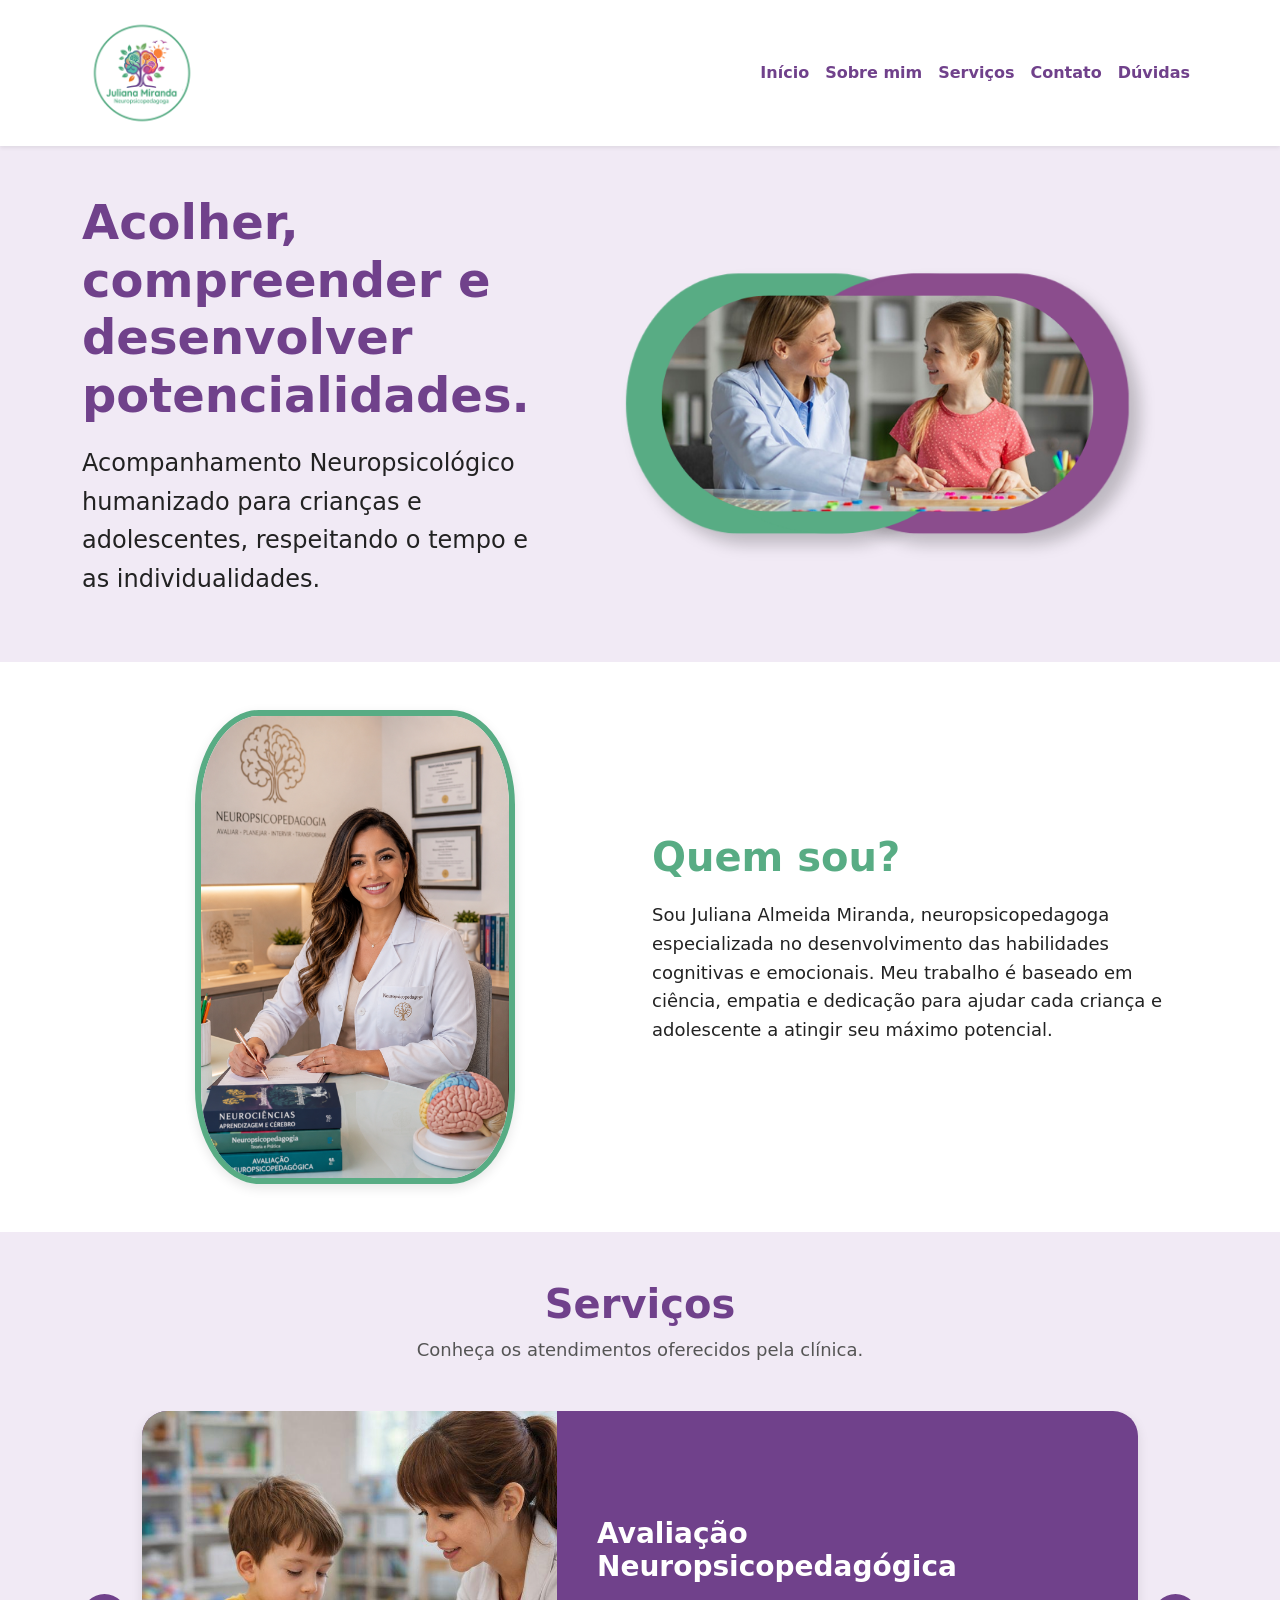
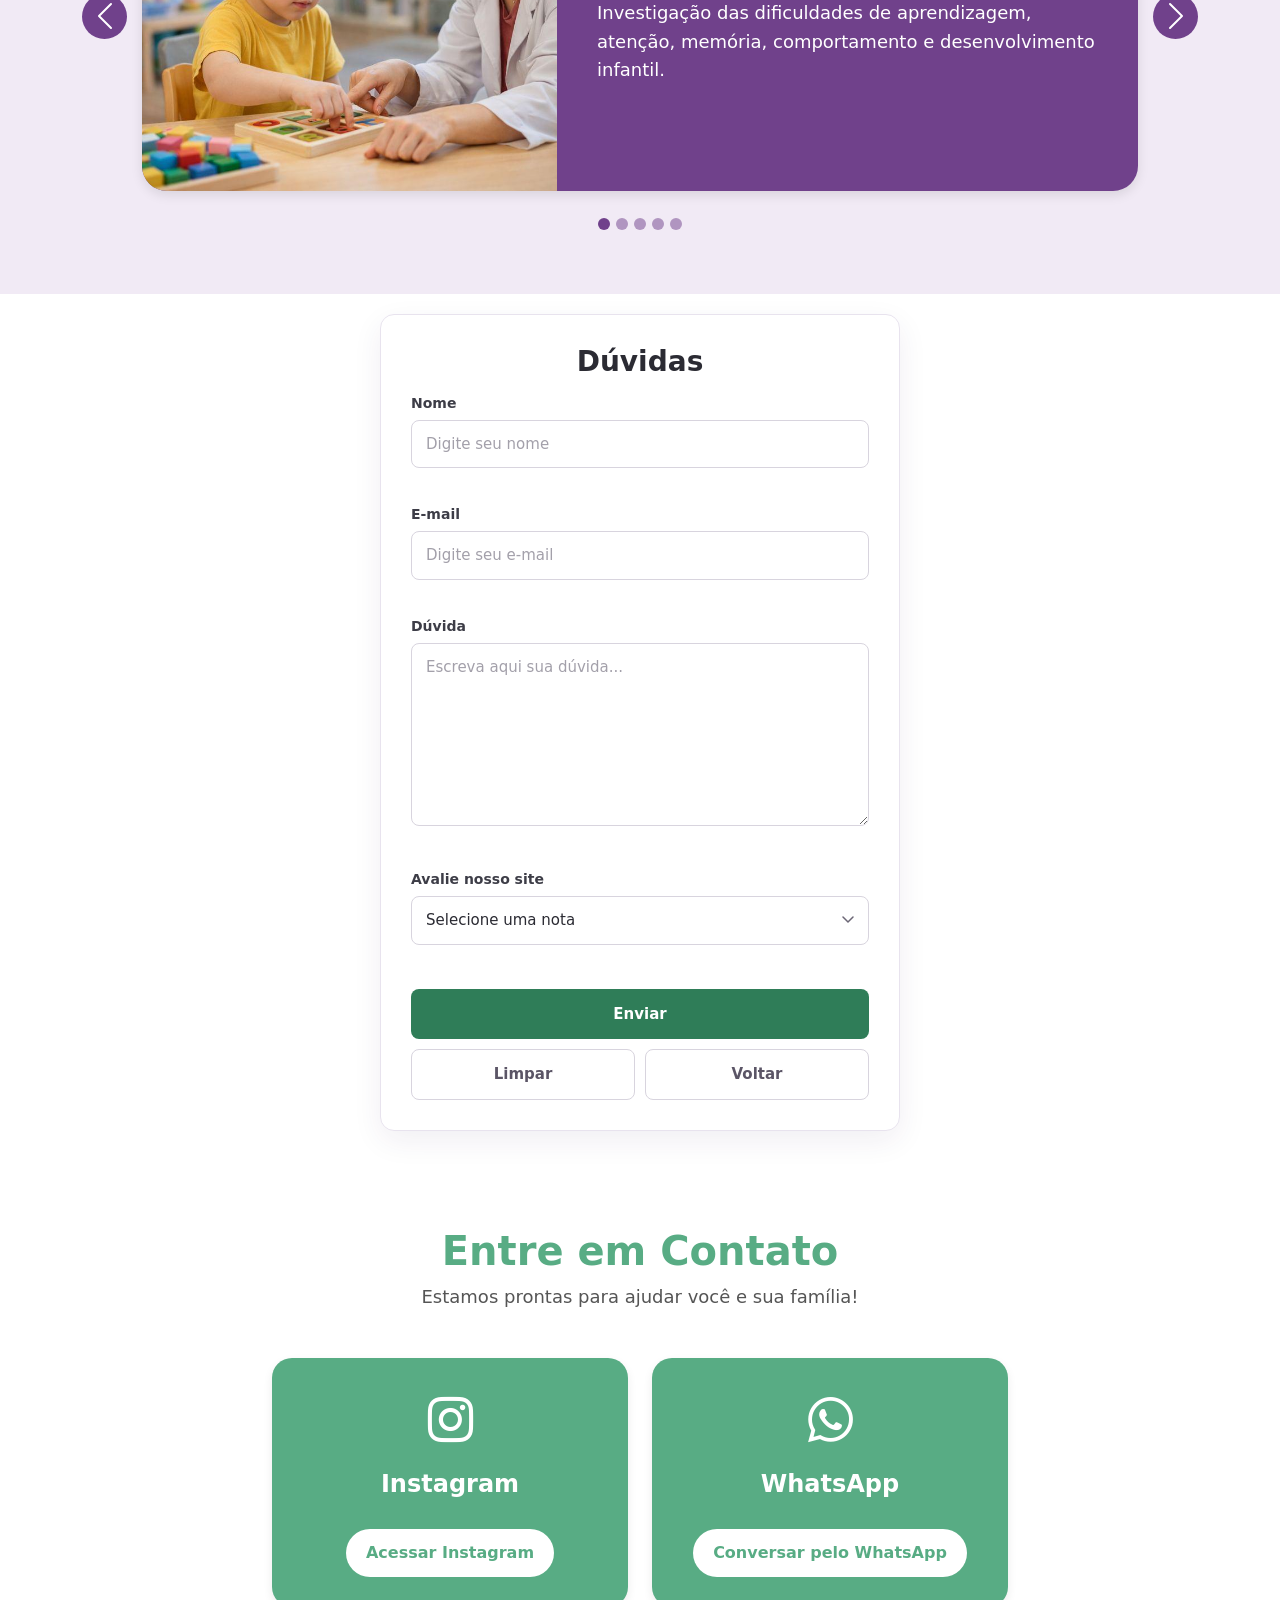
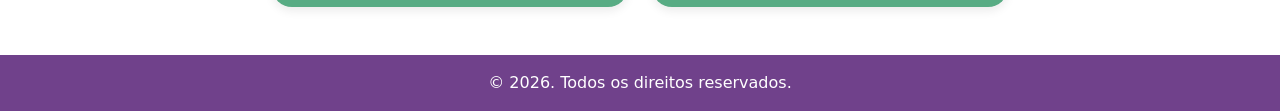
==== html/index.html @ b005fb29 "...." ====
<!DOCTYPE html>
<html lang="pt-BR">
<head>
    <meta charset="UTF-8">
    <meta name="viewport" content="width=device-width, initial-scale=1.0">
    <meta name="description"
        content="Juliana Miranda, neuropsicopedagoga: avaliação, intervenção e apoio escolar para crianças e adolescentes.">
    <title>Juliana Miranda - Neuropsicopedagoga</title>
    <link rel="stylesheet" href="../css/bootstrap.min.css">
    <!-- Ícones do Bootstrap -->
    <link rel="stylesheet" href="https://cdn.jsdelivr.net/npm/bootstrap-icons@1.11.3/font/bootstrap-icons.min.css">
    <link rel="stylesheet" href="../css/style.css">
    <link rel="stylesheet" href="../css/style2.css">
</head>
<body>
    <!-- Menu de navegação -->
    <nav class="navbar navbar-expand-lg bg-white shadow-sm sticky-top">
        <div class="container">
            <!-- Logo -->
            <div class="navbar-brand">
                <img src="../img/Logo.png" class="logo-navbar">
            </div>
            <!-- Botão do menu hambúrguer -->
            <button class="navbar-toggler" type="button" data-bs-toggle="collapse" data-bs-target="#menu"
                aria-controls="menu" aria-expanded="false" aria-label="Abrir menu">
                <span class="navbar-toggler-icon"></span>
            </button>
            <!-- Links -->
            <div class="collapse navbar-collapse" id="menu">
                <ul class="navbar-nav ms-auto">
                    <li class="nav-item"><a class="nav-link active" href="#inicial">Início</a></li>
                    <li class="nav-item"><a class="nav-link" href="#sobre">Sobre mim</a></li>
                    <li class="nav-item"><a class="nav-link" href="#servicos">Serviços</a></li>
                    <li class="nav-item"><a class="nav-link" href="#contato">Contato</a></li>
                    <li class="nav-item"><a class="nav-link" href="#duvidas">Dúvidas</a></li>
                </ul>
            </div>
        </div>
    </nav>
    <main>
        <!-- Seção 1 - Início -->
        <section id="inicial" class="secao1 py-5">
            <div class="container">
                <div class="row align-items-center">
                    <!-- Texto -->
                    <div class="col-12 col-lg-5 texto-inicio text-center text-lg-start mb-4 mb-lg-0">
                        <h1>Acolher, compreender e desenvolver potencialidades.</h1>
                        <p>
                            Acompanhamento Neuropsicológico humanizado para crianças
                            e adolescentes, respeitando o tempo e as individualidades.
                        </p>
                    </div>
                    <!-- Imagem -->
                    <div class="col-12 col-lg-7">
                        <img src="../img/inicio.png" class="img-fluid">
                    </div>
                </div>
            </div>
        </section>
        <!-- Seção 2 - Sobre -->
        <section id="sobre" class="secao2 py-5">
            <div class="container">
                <div class="row align-items-center">
                    <!-- Imagem -->
                    <div class="col-12 col-lg-6 text-center mb-4 mb-lg-0">
                        <img src="../img/profissional.png" class="img-fluid imagem-sobre">
                    </div>
                    <!-- Texto -->
                    <div class="col-12 col-lg-6 texto-sobre text-center text-lg-start">
                        <h2>Quem sou?</h2>
                        <p>
                            Sou Juliana Almeida Miranda, neuropsicopedagoga
                            especializada no desenvolvimento das habilidades
                            cognitivas e emocionais. Meu trabalho é baseado em
                            ciência, empatia e dedicação para ajudar cada criança
                            e adolescente a atingir seu máximo potencial.
                        </p>
                    </div>
                </div>
            </div>
        </section>
        <!-- Seção 3 - Serviços -->
        <section id="servicos" class="servicos py-5">
            <div class="container">
                <div class="text-center mb-5">
                    <h2>Serviços</h2>
                    <p class="subtitulo">Conheça os atendimentos oferecidos pela clínica.</p>
                </div>
                <div id="carouselServicos" class="carousel slide" data-bs-interval="false">
                    <!-- Bolinhas/Indicadores -->
                    <div class="carousel-indicators">
                        <button type="button" data-bs-target="#carouselServicos" data-bs-slide-to="0" class="active"
                            aria-current="true" aria-label="Serviço 1"></button>
                        <button type="button" data-bs-target="#carouselServicos" data-bs-slide-to="1"
                            aria-label="Serviço 2"></button>
                        <button type="button" data-bs-target="#carouselServicos" data-bs-slide-to="2"
                            aria-label="Serviço 3"></button>
                        <button type="button" data-bs-target="#carouselServicos" data-bs-slide-to="3"
                            aria-label="Serviço 4"></button>
                        <button type="button" data-bs-target="#carouselServicos" data-bs-slide-to="4"
                            aria-label="Serviço 5"></button>
                    </div>
                    <div class="carousel-inner">
                        <!-- Serviço 1 -->
                        <div class="carousel-item active">
                            <div class="servico-card row g-0 align-items-center">
                                <div class="col-12 col-md-5">
                                    <img src="../img/Avaliação Neuropsicopedagógica.jpg" class="imagem-servico">
                                </div>
                                <div class="col-12 col-md-7 conteudo-servico">
                                    <h3>Avaliação Neuropsicopedagógica</h3>
                                    <p>
                                        Investigação das dificuldades de aprendizagem, atenção,
                                        memória, comportamento e desenvolvimento infantil.
                                    </p>
                                </div>
                            </div>
                        </div>
                        <!-- Serviço 2 -->
                        <div class="carousel-item">
                            <div class="servico-card row g-0 align-items-center">
                                <div class="col-12 col-md-5">
                                    <img src="../img/Intervenção Neuropsicopedagógica.jpg" class="imagem-servico">
                                </div>
                                <div class="col-12 col-md-7 conteudo-servico">
                                    <h3>Intervenção Neuropsicopedagógica</h3>
                                    <p>
                                        Acompanhamento individual com atividades e estratégias
                                        para auxiliar no desenvolvimento cognitivo, emocional
                                        e escolar.
                                    </p>
                                </div>
                            </div>
                        </div>
                        <!-- Serviço 3 -->
                        <div class="carousel-item">
                            <div class="servico-card row g-0 align-items-center">
                                <div class="col-12 col-md-5">
                                    <img src="../img/Apoio Escolar.jpg" class="imagem-servico">
                                </div>
                                <div class="col-12 col-md-7 conteudo-servico">
                                    <h3>Apoio Escolar</h3>
                                    <p>
                                        Auxílio na organização dos estudos, concentração,
                                        leitura, escrita e aprendizagem.
                                    </p>
                                </div>
                            </div>
                        </div>
                        <!-- Serviço 4 -->
                        <div class="carousel-item">
                            <div class="servico-card row g-0 align-items-center">
                                <div class="col-12 col-md-5">
                                    <img src="../img/Atendimento Infantil e Adolescente.jpg" class="imagem-servico">
                                </div>
                                <div class="col-12 col-md-7 conteudo-servico">
                                    <h3>Atendimento Infantil e Adolescente</h3>
                                    <p>
                                        Atendimento especializado para crianças e adolescentes
                                        com dificuldades de aprendizagem e desenvolvimento.
                                    </p>
                                </div>
                            </div>
                        </div>
                        <!-- Serviço 5 -->
                        <div class="carousel-item">
                            <div class="servico-card row g-0 align-items-center">
                                <div class="col-12 col-md-5">
                                    <img src="../img/Orientação para Pais.jpg" class="imagem-servico">
                                </div>
                                <div class="col-12 col-md-7 conteudo-servico">
                                    <h3>Orientação para Pais</h3>
                                    <p>
                                        Suporte e orientações para ajudar a família a compreender
                                        e estimular o desenvolvimento da criança no dia a dia.
                                    </p>
                                </div>
                            </div>
                        </div>
                    </div>
                    <!-- Botão esquerdo -->
                    <button class="carousel-control-prev" type="button" data-bs-target="#carouselServicos"
                        data-bs-slide="prev">
                        <span class="carousel-control-prev-icon" aria-hidden="true"></span>
                        <span class="visually-hidden">Anterior</span>
                    </button>
                    <!-- Botão direito -->
                    <button class="carousel-control-next" type="button" data-bs-target="#carouselServicos"
                        data-bs-slide="next">
                        <span class="carousel-control-next-icon" aria-hidden="true"></span>
                        <span class="visually-hidden">Próximo</span>
                    </button>
                </div>
            </div>
        </section>

    <main class="geral" id="duvidas">
        <h1>Dúvidas</h1>
        <form id="formulario" novalidate>
            <!-- Campo Nome -->
            <label>Nome</label>
            <input type="text" id="nome" name="nome" placeholder="Digite seu nome" required>
            <span class="erro" id="erroNome" aria-live="polite"></span>
            <!-- Campo Email -->
            <label>E-mail</label>
            <input type="email" id="email" name="email" placeholder="Digite seu e-mail" required>
            <span class="erro" id="erroEmail" aria-live="polite"></span>
            <!-- Campo Dúvida -->
            <label>Dúvida</label>
            <textarea id="duvida" name="duvida" rows="7" maxlength="100"
                      placeholder="Escreva aqui sua dúvida..." required></textarea>
            <span class="erro" id="erroDuvida" aria-live="polite"></span>
            <!-- Avaliação -->
            <label>Avalie nosso site</label>
            <select id="nota" name="nota" required>
                <option value="">Selecione uma nota</option>
                <option value="1">1</option>
                <option value="2">2</option>
                <option value="3">3</option>
                <option value="4">4</option>
                <option value="5">5</option>
                <option value="6">6</option>
                <option value="7">7</option>
                <option value="8">8</option>
                <option value="9">9</option>
                <option value="10">10</option>
            </select>
            <span class="erro" id="erroNota" aria-live="polite"></span>
            <p id="mensagemSucesso"></p>
            <div class="botoes">
                <button type="submit">Enviar</button>
                <button type="reset" id="limpar">Limpar</button>
                <a class="voltar" href="inicial.html">Voltar</a>
            </div>
        </form>
    </main>

        <!-- Seção 4 - Contato -->
        <section id="contato" class="contato py-5">
            <div class="container text-center">
                <h2>Entre em Contato</h2>
                <p class="subtitulo">Estamos prontas para ajudar você e sua família!</p>
                <div class="row justify-content-center mt-4 g-4">
                    <!-- Instagram -->
                    <div class="col-12 col-md-6 col-lg-4">
                        <div class="contato-card">
                            <i class="bi bi-instagram" aria-hidden="true"></i>
                            <h3>Instagram</h3>
                            <a href="https://www.instagram.com/neuropsicopedagogajumiranda?cnvx=dWVhZmdocTg3MWEx"
                                target="_blank" rel="noopener noreferrer" class="btn-contato">
                                Acessar Instagram
                            </a>
                        </div>
                    </div>
                    <!-- WhatsApp -->
                    <div class="col-12 col-md-6 col-lg-4">
                        <div class="contato-card">
                            <i class="bi bi-whatsapp" aria-hidden="true"></i>
                            <h3>WhatsApp</h3>
                            <a href="https://wa.me/999999999" target="_blank" rel="noopener noreferrer"
                                class="btn-contato">
                                Conversar pelo WhatsApp
                            </a>
                        </div>
                    </div>
                </div>
            </div>
        </section>
    </main>
    <!-- Rodapé -->
    <footer class="footer text-center py-3">
        <p>&copy; 2026. Todos os direitos reservados.</p>
    </footer>
    <script src="../js/bootstrap.bundle.min.js"></script>
    <script src="../js/script.js"></script>
</body>
</html>
---- css/style.css ----
/* Geral */

html {
    scroll-behavior: smooth;
}

body {
    overflow-x: hidden;
}

section {
    scroll-margin-top: 90px;
}

/* A */

@keyframes aparecer {
    from {
        opacity: 0;
        transform: translateY(25px);
    }
    to {
        opacity: 1;
        transform: translateY(0);
    }
}

.texto-inicio,
.secao1 img {
    animation: aparecer 1.4s ease both;
}

/* Animação */

.surgir {
    opacity: 0;
    transform: translateY(40px);
    transition: opacity 1.2s ease, transform 1.2s ease;
}

.surgir.visivel {
    opacity: 1;
    transform: none;
}

/* Menu */

.logo-navbar {
    height: 90px;
}

.navbar .nav-link {
    color: #70418b;
    font-weight: bold;
    transition: color 0.6s ease;
}

.navbar .nav-link.active {
    color: #70418b;
}

.navbar .nav-link:hover {
    color: #58ac84;
}

/* Seção 1 */

.secao1 {
    background-color: #f1eaf5;
}

.texto-inicio h1 {
    color: #70418b;
    font-size: 40px;
    font-weight: bold;
    margin-bottom: 20px;
}

.texto-inicio p {
    color: #222;
    font-size: 20px;
    line-height: 1.6;
}

/* Seção 2 */

.imagem-sobre {
    width: 100%;
    max-width: 320px;
    border-radius: 20%;
    border: 6px solid #58ac84;
    box-shadow: 0 4px 12px rgba(0, 0, 0, 0.1);
    transition: transform 0.8s ease, box-shadow 0.8s ease;
}

.imagem-sobre:hover {
    transform: scale(1.02);
    box-shadow: 0 8px 20px rgba(0, 0, 0, 0.15);
}

.texto-sobre h2 {
    color: #58ac84;
    font-size: 40px;
    font-weight: bold;
    margin-bottom: 20px;
}

.texto-sobre p {
    color: #222;
    font-size: 18px;
    line-height: 1.6;
}

/* Seção 3 */

.servicos {
    background-color: #f1eaf5;
}

.servicos h2 {
    color: #70418b;
    font-size: 40px;
    font-weight: bold;
}

.servicos .subtitulo {
    color: #555;
    font-size: 18px;
}

.servico-card {
    background-color: #70418b;
    border-radius: 25px;
    overflow: hidden;
    margin: 0 0 55px 0;
    box-shadow: 0 4px 12px rgba(0, 0, 0, 0.1);
    transition: box-shadow 0.8s ease;
}

.servico-card:hover {
    box-shadow: 0 8px 20px rgba(112, 65, 139, 0.25);
}

.imagem-servico {
    width: 100%;
    height: 220px;
    object-fit: cover;
    display: block;
    transition: transform 1.2s ease;
}

.servico-card:hover .imagem-servico {
    transform: scale(1.03);
}

.conteudo-servico {
    padding: 25px 20px;
    color: white;
    text-align: center;
}

.conteudo-servico h3 {
    font-size: 24px;
    font-weight: bold;
    margin-bottom: 15px;
}

.conteudo-servico p {
    color: white;
    font-size: 18px;
    line-height: 1.6;
    margin-bottom: 0;
}

/* setas do carrossel */

#carouselServicos .carousel-control-prev,
#carouselServicos .carousel-control-next {
    width: 38px;
    height: 38px;
    background-color: #70418b;
    border-radius: 50%;
    top: 90px;
    opacity: 1;
    transition: background-color 0.6s ease;
}

#carouselServicos .carousel-control-prev {
    left: 8px;
}

#carouselServicos .carousel-control-next {
    right: 8px;
}

#carouselServicos .carousel-control-prev:hover,
#carouselServicos .carousel-control-next:hover {
    background-color: #58ac84;
}

/* bolinhas do carrossel */

#carouselServicos .carousel-indicators {
    bottom: 0;
}

#carouselServicos .carousel-indicators button {
    background-color: #70418b;
    width: 12px;
    height: 12px;
    border-radius: 50%;
    border: none;
    transition: background-color 0.6s ease;
}

#carouselServicos .carousel-indicators button:hover {
    background-color: #58ac84;
}

/* Seção 4 */

.contato h2 {
    color: #58ac84;
    font-size: 40px;
    font-weight: bold;
}

.contato .subtitulo {
    color: #555;
    font-size: 18px;
}

.contato-card {
    background-color: #58ac84;
    color: white;
    padding: 30px 20px;
    border-radius: 20px;
    height: 100%;
    box-shadow: 0 4px 10px rgba(0, 0, 0, 0.08);
    transition: transform 0.6s ease, box-shadow 0.6s ease;
}

.contato-card:hover {
    transform: translateY(-4px);
    box-shadow: 0 8px 18px rgba(0, 0, 0, 0.15);
}

.contato-card i {
    display: inline-block;
    font-size: 45px;
    transition: transform 0.6s ease;
}

.contato-card:hover i {
    transform: scale(1.1);
}

.contato-card h3 {
    font-size: 24px;
    font-weight: bold;
    margin: 15px 0;
}

.contato-card p {
    font-size: 16px;
    min-height: 48px;
}

.btn-contato {
    display: inline-block;
    background-color: #ffffff;
    color: #58ac84;
    text-decoration: none;
    padding: 12px 20px;
    border-radius: 25px;
    font-weight: bold;
    transition: background-color 0.6s ease, color 0.6s ease;
    margin-top: 15px;
}

.btn-contato:hover {
    background-color: #70418b;
    color: white;
}

/* Rodapé */

.footer {
    background-color: #70418b;
    color: white;
}

.footer p {
    margin: 0;
}

/* Responsividade */

@media (max-width: 991px) {
    .navbar-nav {
        text-align: center;
        padding: 10px 0 15px 0;
    }

    .navbar .nav-link {
        padding: 10px 0;
    }
}

/* CELULAR */

@media (max-width: 576px) {
    .secao1,
    .secao2 {
        text-align: center;
    }

    .imagem-sobre {
        max-width: 250px;
    }

    .imagem-servico {
        height: 180px;
    }

    #carouselServicos .carousel-control-prev,
    #carouselServicos .carousel-control-next {
        top: 70px;
        width: 34px;
        height: 34px;
    }
}

/* TABLET */

@media (min-width: 768px) {
    .texto-inicio h1 {
        font-size: 44px;
    }

    .texto-inicio p {
        font-size: 22px;
    }

    .conteudo-servico h3 {
        font-size: 28px;
    }

    .imagem-servico {
        height: 340px;
    }

    .conteudo-servico {
        padding: 35px;
        text-align: left;
    }

    .servico-card {
        margin: 0 55px 55px 55px;
    }

    #carouselServicos .carousel-control-prev,
    #carouselServicos .carousel-control-next {
        width: 45px;
        height: 45px;
        top: 42%;
    }

    #carouselServicos .carousel-control-prev {
        left: 0;
    }

    #carouselServicos .carousel-control-next {
        right: 0;
    }
}

/* COMPUTADOR */

@media (min-width: 992px) {
    section {
        scroll-margin-top: 150px;
    }

    .logo-navbar {
        height: 120px;
    }

    .texto-inicio h1 {
        font-size: 48px;
    }

    .texto-inicio p {
        font-size: 24px;
    }

    .imagem-servico {
        height: 380px;
    }

    .conteudo-servico {
        padding: 40px;
    }

    .servico-card {
        margin: 0 60px 55px 60px;
    }
}
---- css/style2.css ----
/* Geral */

* {
    box-sizing: border-box;
}

.paginaForm{
    background-color: #f6f3f9;
    font-family: Arial, sans-serif;
    color: #2b2b33;
    margin: 0;
    min-height: 100vh;
    display: flex;
    flex-direction: column;
}

/* Animação */

@keyframes aparecer {
    from {
        opacity: 0;
        transform: translateY(15px);
    }
    to {
        opacity: 1;
        transform: translateY(0);
    }
}

.logo {
    display: block;
    margin: 20px auto 0 auto;
    height: 200px;
    max-width: 100%;
    animation: aparecer 1s ease both;
}

/* Caixa do Formulário */

.geral {
    background-color: white;
    width: 90%;
    max-width: 520px;
    margin: 20px auto 48px auto;
    padding: 30px;
    border: 1px solid #e8e3ee;
    border-radius: 14px;
    box-shadow: 0 10px 30px rgba(60, 30, 90, 0.07);
    animation: aparecer 1.2s ease 0.2s both;
}

.geral h1 {
    color: #2b2b33;
    text-align: center;
    font-size: 28px;
    font-weight: 600;
    margin: 0 0 6px 0;
}

/* Campos */

label {
    display: block;
    color: #3d3d47;
    font-size: 14px;
    font-weight: 600;
    margin-top: 14px;
    margin-bottom: 6px;
}

input,
textarea,
select {
    width: 100%;
    padding: 12px 14px;
    font-size: 15px;
    font-family: inherit;
    color: #2b2b33;
    background-color: white;
    border: 1px solid #d8d4de;
    border-radius: 8px;
    transition: border-color 0.5s ease, box-shadow 0.5s ease;
}

textarea {
    resize: vertical;
    min-height: 120px;
}

::placeholder {
    color: #a3a0aa;
}

input:hover,
textarea:hover,
select:hover {
    border-color: #b8b2c0;
}

/* quando clica no campo */
input:focus,
textarea:focus,
select:focus {
    outline: none;
    border-color: #70418b;
    box-shadow: 0 0 0 3px rgba(112, 65, 139, 0.12);
}

/* seta do campo de selecao */
select {
    appearance: none;
    cursor: pointer;
    padding-right: 40px;
    background-image: url("data:image/svg+xml,%3Csvg xmlns='http://www.w3.org/2000/svg' width='12' height='8' viewBox='0 0 12 8'%3E%3Cpath d='M1 1l5 5 5-5' fill='none' stroke='%236b6675' stroke-width='1.5' stroke-linecap='round' stroke-linejoin='round'/%3E%3C/svg%3E");
    background-repeat: no-repeat;
    background-position: right 14px center;
}

/* Erro e Sucesso */

.campo-erro {
    border-color: #c8453f;
}

.campo-erro:focus {
    border-color: #c8453f;
    box-shadow: 0 0 0 3px rgba(200, 69, 63, 0.12);
}

.erro {
    display: block;
    color: #c8453f;
    font-size: 13px;
    min-height: 18px;
    margin-top: 4px;
}

#mensagemSucesso {
    color: #1f6a43;
    background-color: #eef7f2;
    border: 1px solid #bfe0cd;
    border-radius: 8px;
    padding: 12px 14px;
    margin-top: 8px;
    font-size: 14px;
    text-align: center;
    animation: aparecer 0.8s ease both;
}

/* "esconde" a caixa quando nao tem texto */
#mensagemSucesso:empty {
    display: none;
}

/* Botões */

.botoes {
    margin-top: 22px;
    display: flex;
    flex-wrap: wrap;
    gap: 10px;
}

button,
.voltar {
    padding: 13px 20px;
    font-size: 15px;
    font-weight: 600;
    font-family: inherit;
    text-align: center;
    text-decoration: none;
    border: 1px solid transparent;
    border-radius: 8px;
    cursor: pointer;
    transition: background-color 0.5s ease, color 0.5s ease, border-color 0.5s ease, box-shadow 0.5s ease;
}

/* botao enviar */
button[type="submit"] {
    flex: 1 1 100%;
    background-color: #2f7d58;
    color: white;
}

button[type="submit"]:hover {
    box-shadow: 0 6px 14px rgba(112, 65, 139, 0.25);
}

/* botoes limpar e voltar */
button[type="reset"],
.voltar {
    flex: 1 1 45%;
    background-color: white;
    color: #5b5566;
    border-color: #d8d4de;
}

button[type="reset"]:hover,
.voltar:hover {
    background-color: #f6f3f9;
    border-color: #b8b2c0;
    color: #2b2b33;
}

/* Responsividade */

@media (max-width: 480px) {
    .geral {
        padding: 24px;
    }

    .geral h1 {
        font-size: 24px;
    }

    button[type="reset"],
    .voltar {
        flex: 1 1 100%;
    }
}
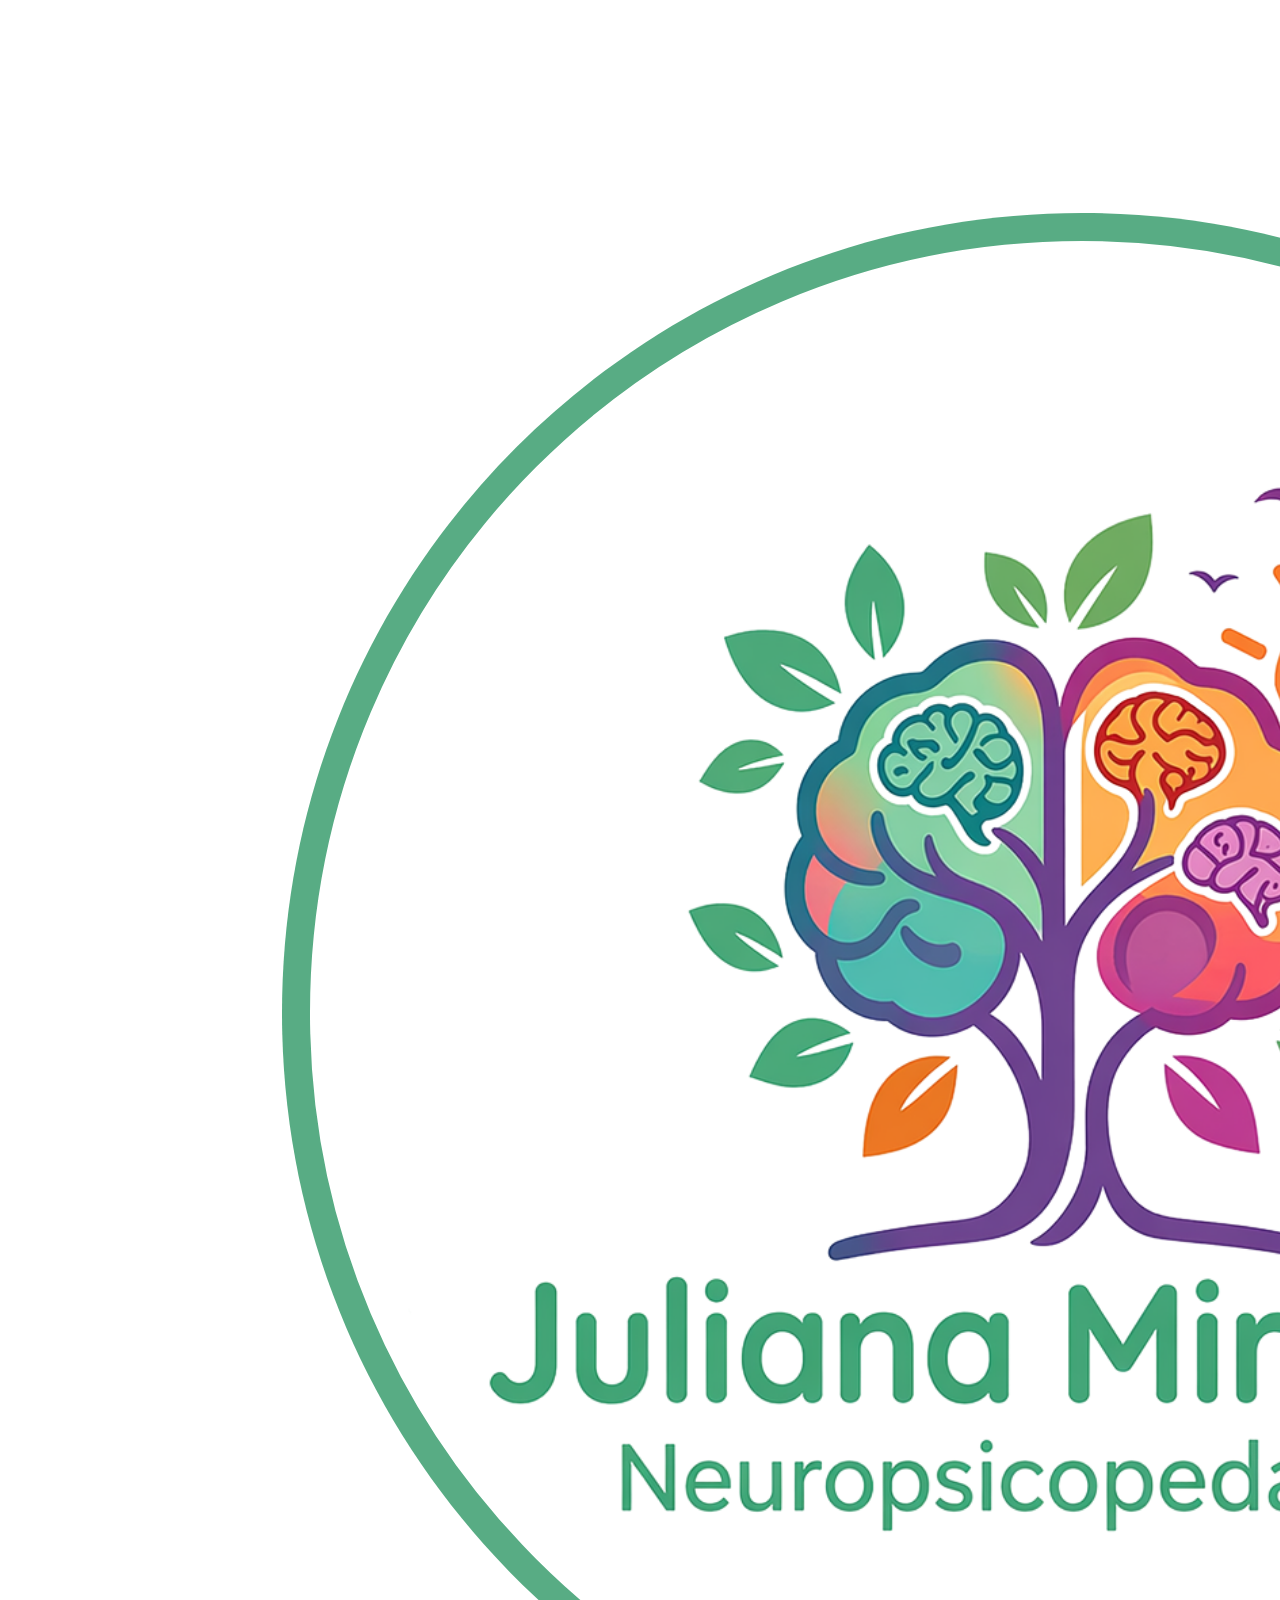
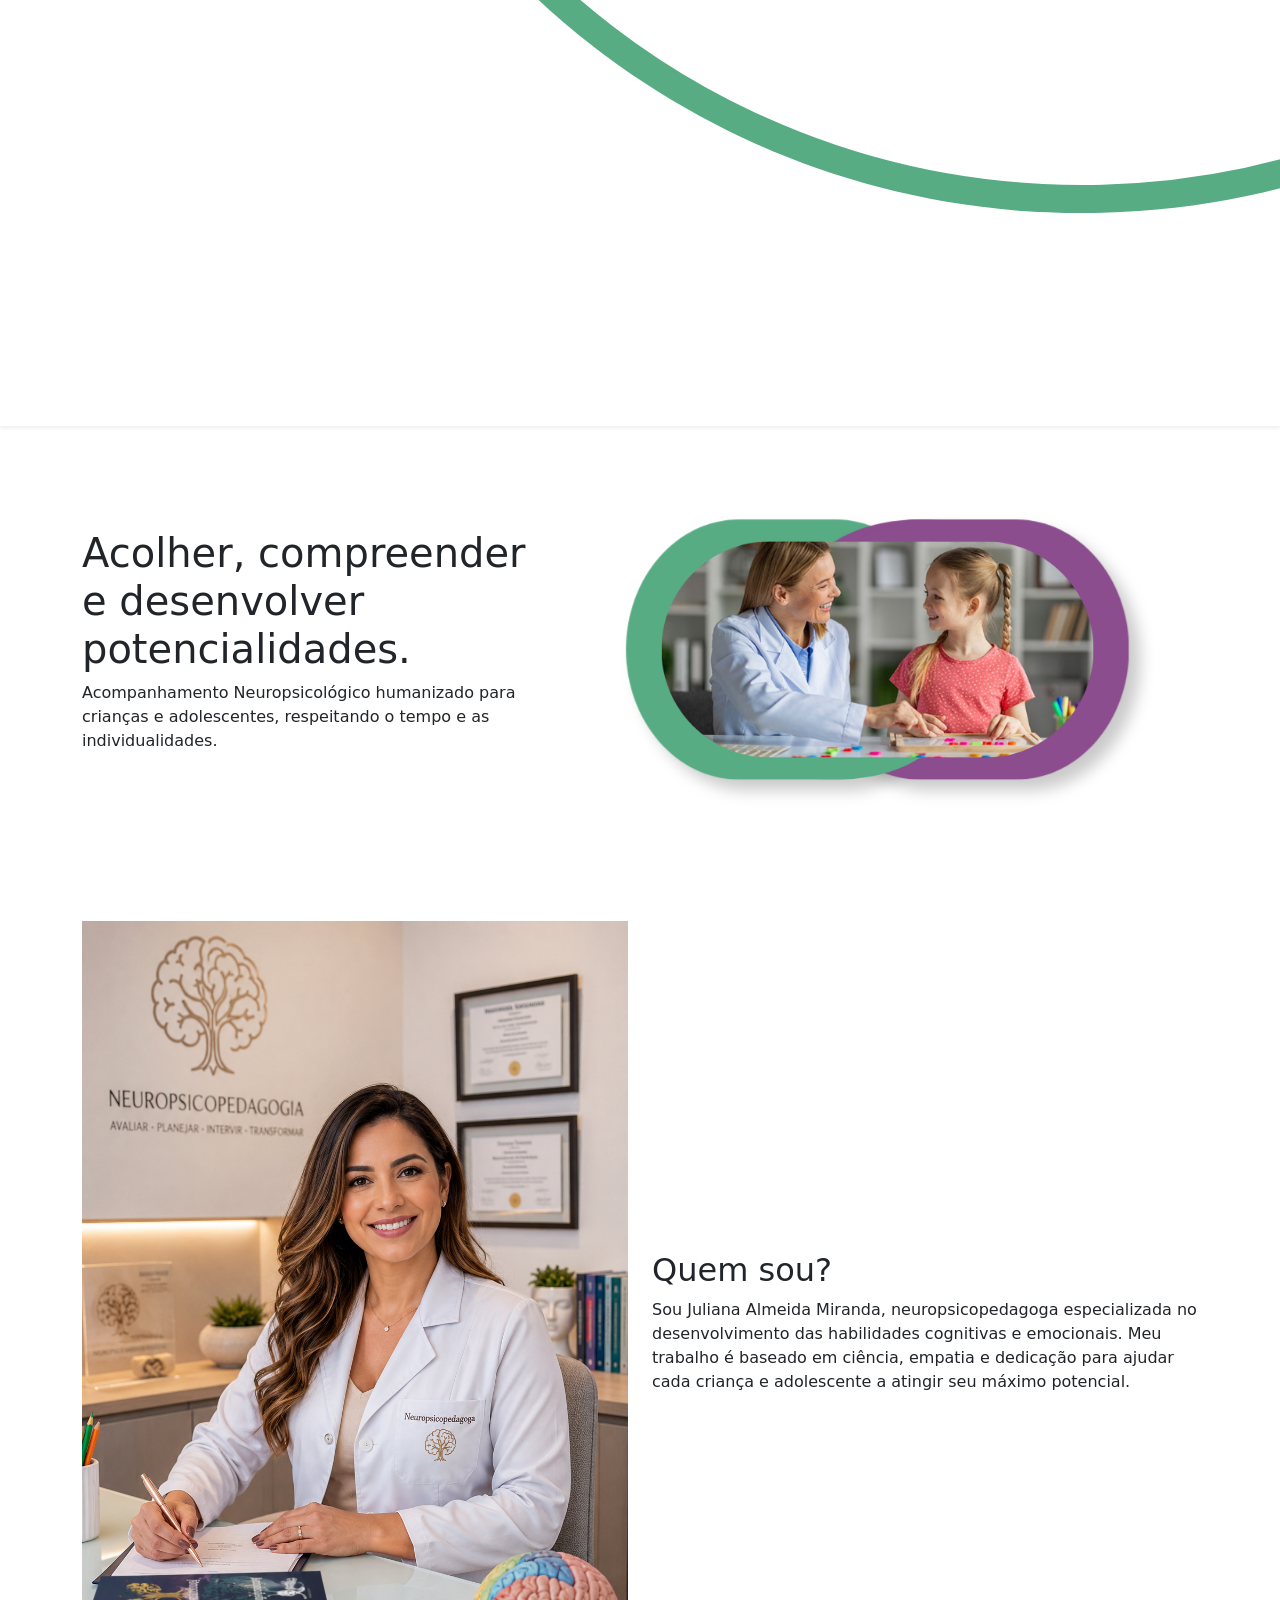
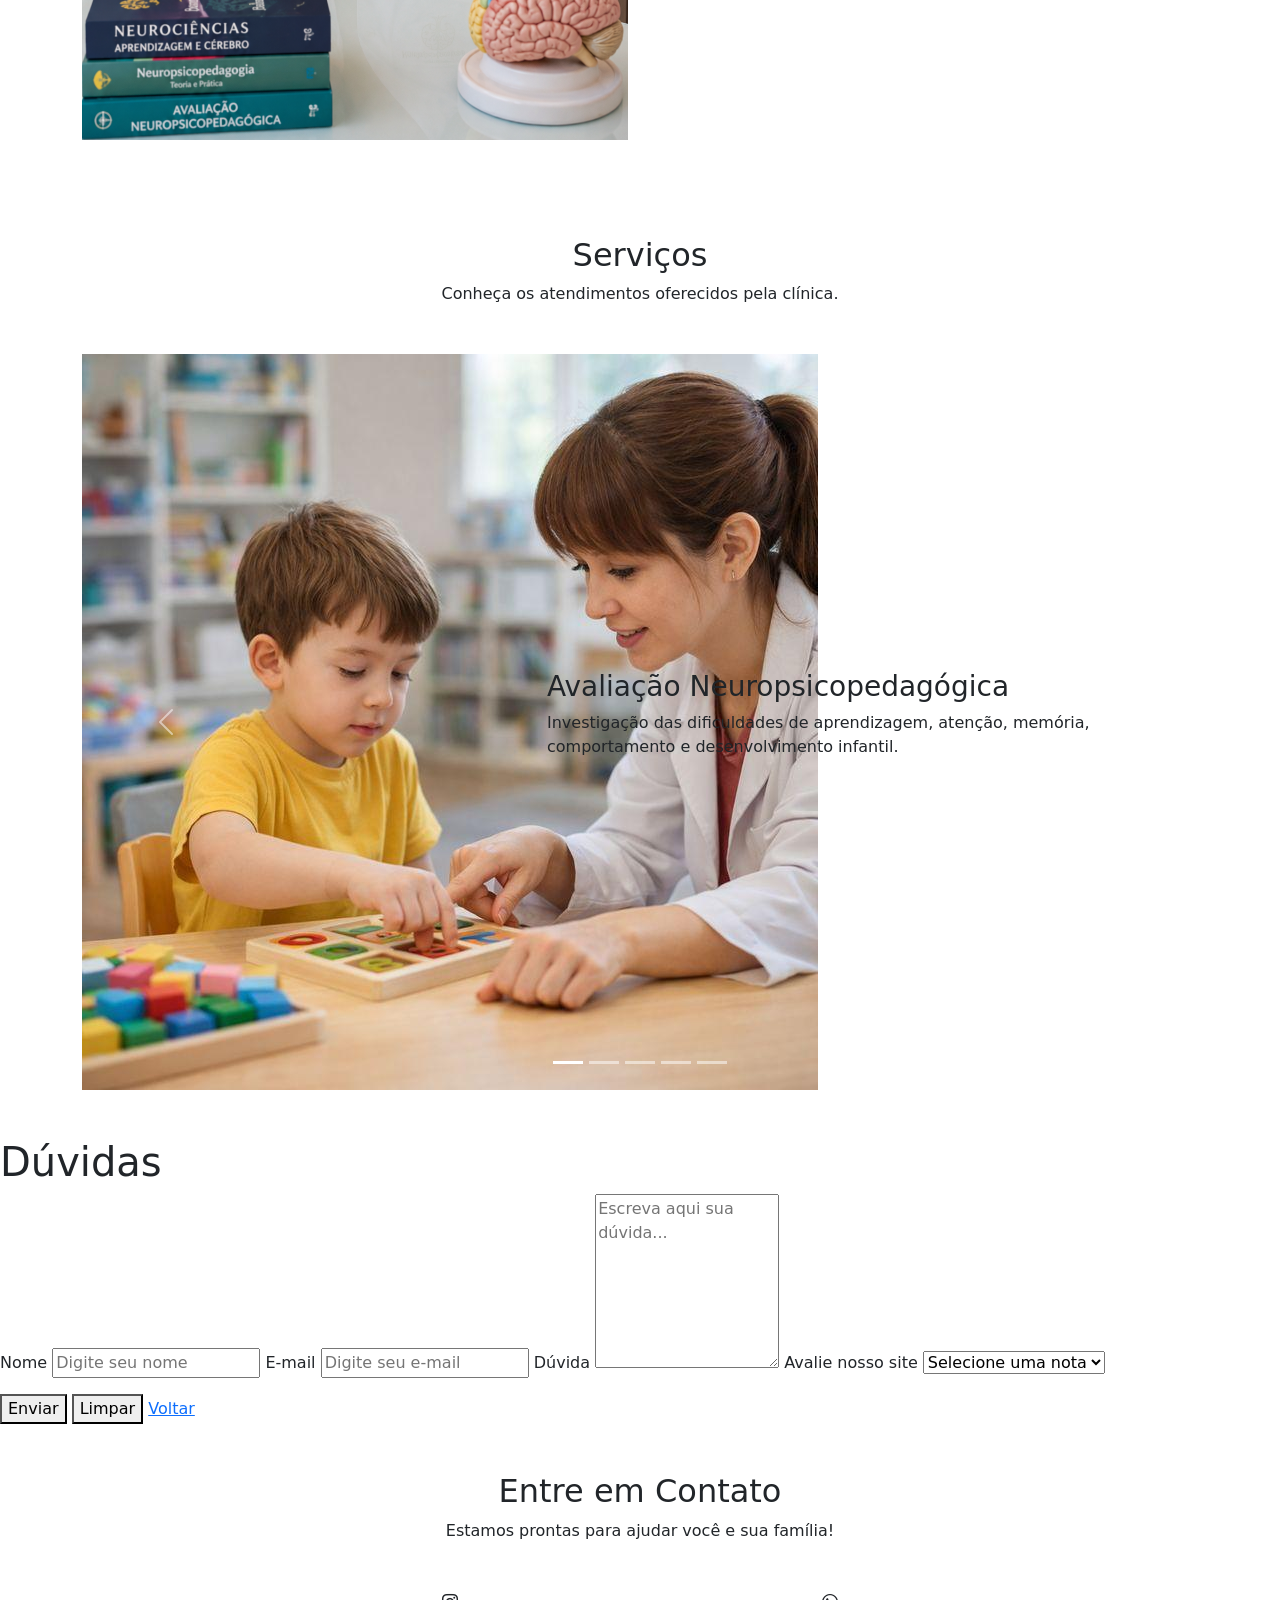
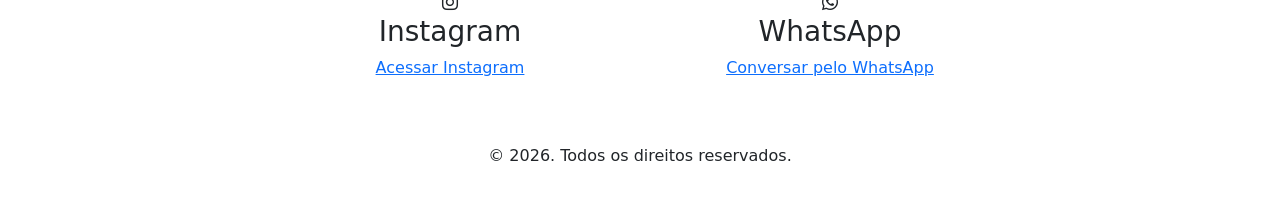
==== commit 4d0d2f84: "Atualizar o index.html" ====
--- a/html/index.html
+++ b/html/index.html
@@ -9,8 +9,8 @@
     <link rel="stylesheet" href="../css/bootstrap.min.css">
     <!-- Ícones do Bootstrap -->
     <link rel="stylesheet" href="https://cdn.jsdelivr.net/npm/bootstrap-icons@1.11.3/font/bootstrap-icons.min.css">
-    <link rel="stylesheet" href="../css/style.css">
-    <link rel="stylesheet" href="../css/style2.css">
+    <link rel="stylesheet" href="css/style.css">
+    <link rel="stylesheet" href="css/style2.css">
 </head>
 <body>
     <!-- Menu de navegação -->
